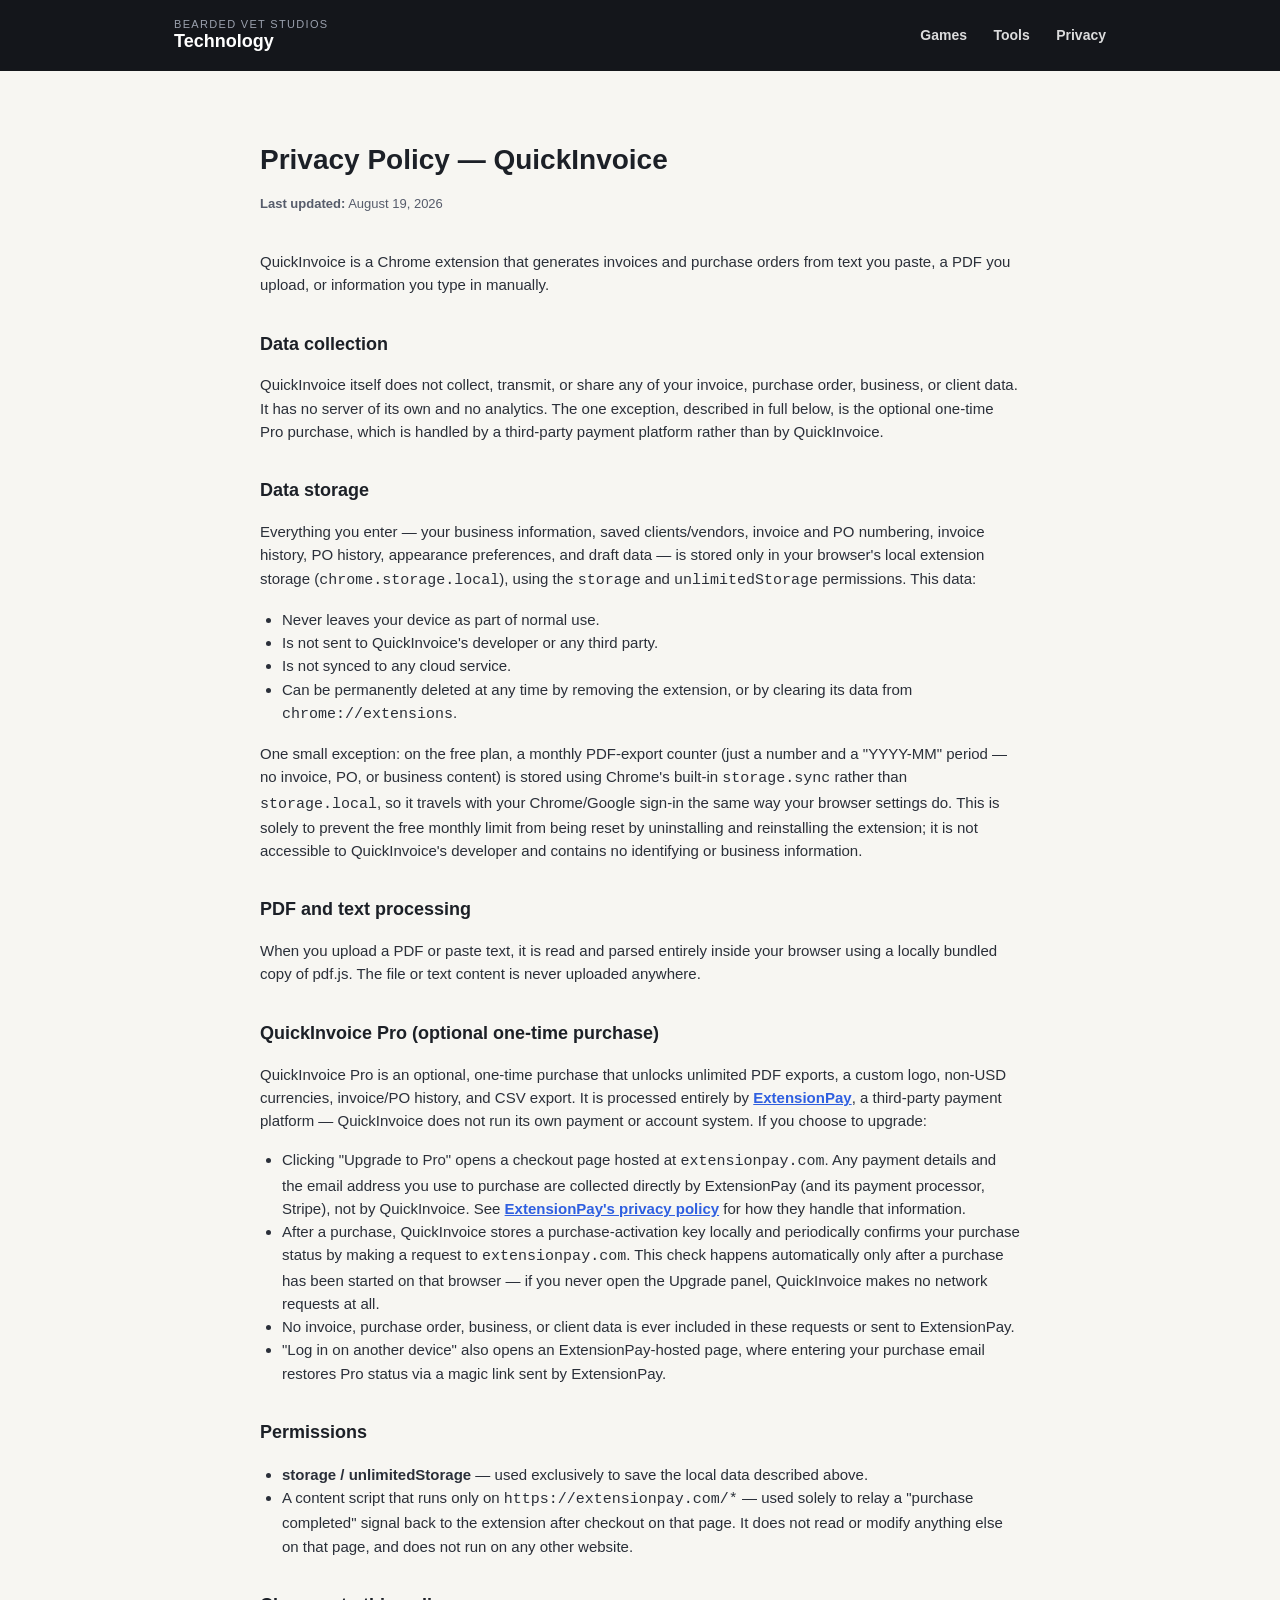
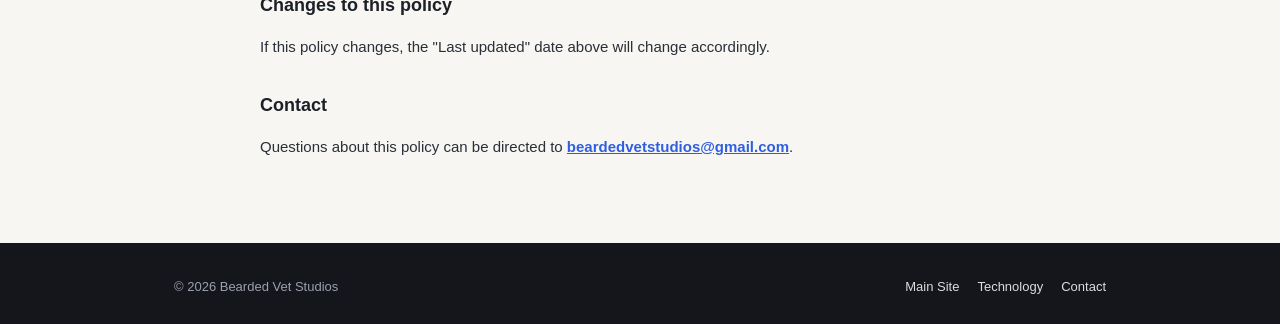
==== privacy/index.html @ 7ad47d0d "Add privacy policy page for QuickInvoice This file contains the privacy policy for the QuickInvoice " ====
<!DOCTYPE html>
<html lang="en">
<head>
<meta charset="UTF-8" />
<meta name="viewport" content="width=device-width, initial-scale=1" />
<title>Privacy Policy — QuickInvoice | Bearded Vet Studios</title>
<meta name="description" content="Privacy policy for QuickInvoice, a Chrome extension by Bearded Vet Studios." />
<link rel="icon" href="../assets/quickinvoice-icon.png" />
<link rel="stylesheet" href="../assets/style.css" />
</head>
<body>

  <div class="topbar">
    <div class="wrap">
      <div class="site-id">
        <span class="kicker">Bearded Vet Studios</span>
        <span class="wordmark">Technology</span>
      </div>
      <nav>
        <a href="https://beardedvetstudios.com/">Games</a>
        <a href="/#tools">Tools</a>
        <a href="/privacy/">Privacy</a>
      </nav>
    </div>
  </div>

  <main class="wrap page-content">
    <h1>Privacy Policy — QuickInvoice</h1>
    <p class="updated"><strong>Last updated:</strong> August 19, 2026</p>

    <p>
      QuickInvoice is a Chrome extension that generates invoices and
      purchase orders from text you paste, a PDF you upload, or information
      you type in manually.
    </p>

    <h2>Data collection</h2>
    <p>
      QuickInvoice itself does not collect, transmit, or share any of your
      invoice, purchase order, business, or client data. It has no server of
      its own and no analytics. The one exception, described in full below,
      is the optional one-time Pro purchase, which is handled by a
      third-party payment platform rather than by QuickInvoice.
    </p>

    <h2>Data storage</h2>
    <p>
      Everything you enter — your business information, saved
      clients/vendors, invoice and PO numbering, invoice history, PO
      history, appearance preferences, and draft data — is stored only in
      your browser's local extension storage (<code>chrome.storage.local</code>),
      using the <code>storage</code> and <code>unlimitedStorage</code>
      permissions. This data:
    </p>
    <ul>
      <li>Never leaves your device as part of normal use.</li>
      <li>Is not sent to QuickInvoice's developer or any third party.</li>
      <li>Is not synced to any cloud service.</li>
      <li>Can be permanently deleted at any time by removing the extension, or by clearing its data from <code>chrome://extensions</code>.</li>
    </ul>
    <p>
      One small exception: on the free plan, a monthly PDF-export counter
      (just a number and a "YYYY-MM" period — no invoice, PO, or business
      content) is stored using Chrome's built-in <code>storage.sync</code>
      rather than <code>storage.local</code>, so it travels with your
      Chrome/Google sign-in the same way your browser settings do. This is
      solely to prevent the free monthly limit from being reset by
      uninstalling and reinstalling the extension; it is not accessible to
      QuickInvoice's developer and contains no identifying or business
      information.
    </p>

    <h2>PDF and text processing</h2>
    <p>
      When you upload a PDF or paste text, it is read and parsed entirely
      inside your browser using a locally bundled copy of pdf.js. The file
      or text content is never uploaded anywhere.
    </p>

    <h2>QuickInvoice Pro (optional one-time purchase)</h2>
    <p>
      QuickInvoice Pro is an optional, one-time purchase that unlocks
      unlimited PDF exports, a custom logo, non-USD currencies, invoice/PO
      history, and CSV export. It is processed entirely by
      <a href="https://extensionpay.com" target="_blank" rel="noopener">ExtensionPay</a>,
      a third-party payment platform — QuickInvoice does not run its own
      payment or account system. If you choose to upgrade:
    </p>
    <ul>
      <li>
        Clicking "Upgrade to Pro" opens a checkout page hosted at
        <code>extensionpay.com</code>. Any payment details and the email
        address you use to purchase are collected directly by ExtensionPay
        (and its payment processor, Stripe), not by QuickInvoice. See
        <a href="https://extensionpay.com/privacy.html" target="_blank" rel="noopener">ExtensionPay's privacy policy</a>
        for how they handle that information.
      </li>
      <li>
        After a purchase, QuickInvoice stores a purchase-activation key
        locally and periodically confirms your purchase status by making a
        request to <code>extensionpay.com</code>. This check happens
        automatically only after a purchase has been started on that
        browser — if you never open the Upgrade panel, QuickInvoice makes
        no network requests at all.
      </li>
      <li>No invoice, purchase order, business, or client data is ever included in these requests or sent to ExtensionPay.</li>
      <li>
        "Log in on another device" also opens an ExtensionPay-hosted page,
        where entering your purchase email restores Pro status via a magic
        link sent by ExtensionPay.
      </li>
    </ul>

    <h2>Permissions</h2>
    <ul>
      <li><strong>storage / unlimitedStorage</strong> — used exclusively to save the local data described above.</li>
      <li>
        A content script that runs only on <code>https://extensionpay.com/*</code>
        — used solely to relay a "purchase completed" signal back to the
        extension after checkout on that page. It does not read or modify
        anything else on that page, and does not run on any other website.
      </li>
    </ul>

    <h2>Changes to this policy</h2>
    <p>If this policy changes, the "Last updated" date above will change accordingly.</p>

    <h2>Contact</h2>
    <p>Questions about this policy can be directed to <a href="mailto:beardedvetstudios@gmail.com">beardedvetstudios@gmail.com</a>.</p>
  </main>

  <footer>
    <div class="wrap">
      <span>&copy; 2026 Bearded Vet Studios</span>
      <div class="footer-links">
        <a href="https://beardedvetstudios.com/">Main Site</a>
        <a href="/">Technology</a>
        <a href="mailto:beardedvetstudios@gmail.com">Contact</a>
      </div>
    </div>
  </footer>

</body>
</html>
---- assets/style.css ----
/* Bearded Vet Studios — Technology
   Shared stylesheet for the hub page and the privacy policy page.
   No build step, no external fonts/CDNs — self-contained on purpose,
   same "no unnecessary dependencies" philosophy as the tools listed here. */

:root {
  --ink: #1c2027;
  --ink-soft: #565c6b;
  --line: #e4e2dc;
  --bg: #f7f6f2;
  --panel: #ffffff;
  --brand: #2f5fe0;      /* matches QuickInvoice's default accent color */
  --brand-dark: #1f45b0;
  --dark: #14161b;       /* header/footer — the "rugged" register */
  --dark-soft: #9aa0ad;
  --radius: 12px;
}

* { box-sizing: border-box; }

html { scroll-behavior: smooth; }

body {
  margin: 0;
  font-family: -apple-system, BlinkMacSystemFont, "Segoe UI", Roboto, Helvetica, Arial, sans-serif;
  background: var(--bg);
  color: var(--ink);
  line-height: 1.55;
}

a { color: var(--brand); }

.wrap {
  max-width: 980px;
  margin: 0 auto;
  padding: 0 24px;
}

/* ---- top bar --------------------------------------------------------- */
.topbar {
  background: var(--dark);
  color: #fff;
}
.topbar .wrap {
  display: flex;
  align-items: center;
  justify-content: space-between;
  padding: 18px 24px;
  gap: 16px;
  flex-wrap: wrap;
}
.topbar .site-id {
  display: flex;
  flex-direction: column;
  line-height: 1.2;
}
.topbar .kicker {
  font-size: 11px;
  letter-spacing: 0.12em;
  text-transform: uppercase;
  color: var(--dark-soft);
}
.topbar .wordmark {
  font-size: 18px;
  font-weight: 800;
  color: #fff;
}
.topbar nav a {
  color: #fff;
  text-decoration: none;
  font-size: 14px;
  font-weight: 600;
  margin-left: 22px;
  opacity: 0.85;
}
.topbar nav a:hover { opacity: 1; text-decoration: underline; }

/* ---- hero -------------------------------------------------------------- */
.hero {
  padding: 64px 0 44px;
  border-bottom: 1px solid var(--line);
}
.hero h1 {
  font-size: 34px;
  margin: 0 0 14px;
  max-width: 720px;
  letter-spacing: -0.01em;
}
.hero p.lede {
  font-size: 17px;
  color: var(--ink-soft);
  max-width: 620px;
  margin: 0;
}

/* ---- philosophy strip --------------------------------------------------- */
.philosophy {
  padding: 40px 0;
  border-bottom: 1px solid var(--line);
}
.philosophy-grid {
  display: grid;
  grid-template-columns: repeat(3, 1fr);
  gap: 22px;
}
.philosophy-item h3 {
  font-size: 15px;
  margin: 0 0 6px;
}
.philosophy-item p {
  font-size: 13.5px;
  color: var(--ink-soft);
  margin: 0;
}
.philosophy-item .mark {
  display: inline-block;
  font-size: 13px;
  color: var(--brand);
  font-weight: 800;
  margin-bottom: 8px;
}

/* ---- tools section ------------------------------------------------------ */
.tools {
  padding: 52px 0 60px;
}
.tools h2 {
  font-size: 22px;
  margin: 0 0 6px;
}
.tools .section-sub {
  color: var(--ink-soft);
  font-size: 14.5px;
  margin: 0 0 30px;
}

.tool-card {
  background: var(--panel);
  border: 1px solid var(--line);
  border-radius: var(--radius);
  padding: 28px;
  display: flex;
  gap: 22px;
  align-items: flex-start;
  margin-bottom: 20px;
}
.tool-card .tool-icon {
  width: 56px;
  height: 56px;
  border-radius: 12px;
  flex-shrink: 0;
}
.tool-card h3 {
  margin: 0 0 4px;
  font-size: 19px;
}
.tool-card .tool-tagline {
  color: var(--ink-soft);
  font-size: 14px;
  margin: 0 0 14px;
}
.tool-card p.tool-desc {
  margin: 0 0 16px;
  font-size: 14.5px;
}
.tool-features {
  list-style: none;
  padding: 0;
  margin: 0 0 20px;
  display: grid;
  grid-template-columns: 1fr 1fr;
  gap: 6px 18px;
}
.tool-features li {
  font-size: 13.5px;
  color: var(--ink-soft);
  padding-left: 18px;
  position: relative;
}
.tool-features li::before {
  content: "✓";
  position: absolute;
  left: 0;
  color: var(--brand);
  font-weight: 700;
}
.tool-actions {
  display: flex;
  align-items: center;
  gap: 14px;
  flex-wrap: wrap;
}

.badge {
  display: inline-block;
  font-size: 10.5px;
  font-weight: 800;
  letter-spacing: 0.04em;
  text-transform: uppercase;
  background: color-mix(in srgb, var(--brand) 12%, white);
  color: var(--brand-dark);
  border-radius: 5px;
  padding: 3px 8px;
  margin-bottom: 10px;
}

.btn {
  display: inline-block;
  padding: 10px 18px;
  border-radius: 8px;
  font-size: 14px;
  font-weight: 700;
  text-decoration: none;
  border: 1px solid transparent;
}
.btn.primary { background: var(--brand); color: #fff; }
.btn.primary:hover { background: var(--brand-dark); }
.btn.subtle { background: transparent; color: var(--ink); border-color: var(--line); }
.btn.subtle:hover { background: var(--bg); }
.btn.disabled {
  background: #e9e9ee;
  color: #9296a3;
  pointer-events: none;
  cursor: default;
}
.coming-soon-note {
  font-size: 12.5px;
  color: var(--ink-soft);
}

/* ---- ghost "more coming" card -------------------------------------------- */
.tool-card.ghost {
  border-style: dashed;
  background: transparent;
  color: var(--ink-soft);
  justify-content: center;
  text-align: center;
  display: block;
  padding: 30px;
}
.tool-card.ghost strong { color: var(--ink); }

/* ---- generic content page (privacy policy) ------------------------------- */
.page-content {
  padding: 48px 0 70px;
  max-width: 760px;
}
.page-content h1 { font-size: 28px; margin-bottom: 4px; }
.page-content .updated { color: var(--ink-soft); font-size: 13px; margin-bottom: 36px; }
.page-content h2 { font-size: 18px; margin-top: 34px; }
.page-content p, .page-content li { font-size: 15px; color: #2a2f39; }
.page-content ul { padding-left: 22px; }
.page-content a { font-weight: 600; }

/* ---- footer -------------------------------------------------------------- */
footer {
  background: var(--dark);
  color: var(--dark-soft);
  padding: 34px 0;
  font-size: 13px;
}
footer .wrap {
  display: flex;
  justify-content: space-between;
  align-items: center;
  gap: 16px;
  flex-wrap: wrap;
}
footer a { color: #fff; text-decoration: none; opacity: 0.85; }
footer a:hover { opacity: 1; text-decoration: underline; }
footer .footer-links { display: flex; gap: 18px; flex-wrap: wrap; }

@media (max-width: 720px) {
  .philosophy-grid { grid-template-columns: 1fr; }
  .tool-card { flex-direction: column; }
  .tool-features { grid-template-columns: 1fr; }
  .hero h1 { font-size: 27px; }
}
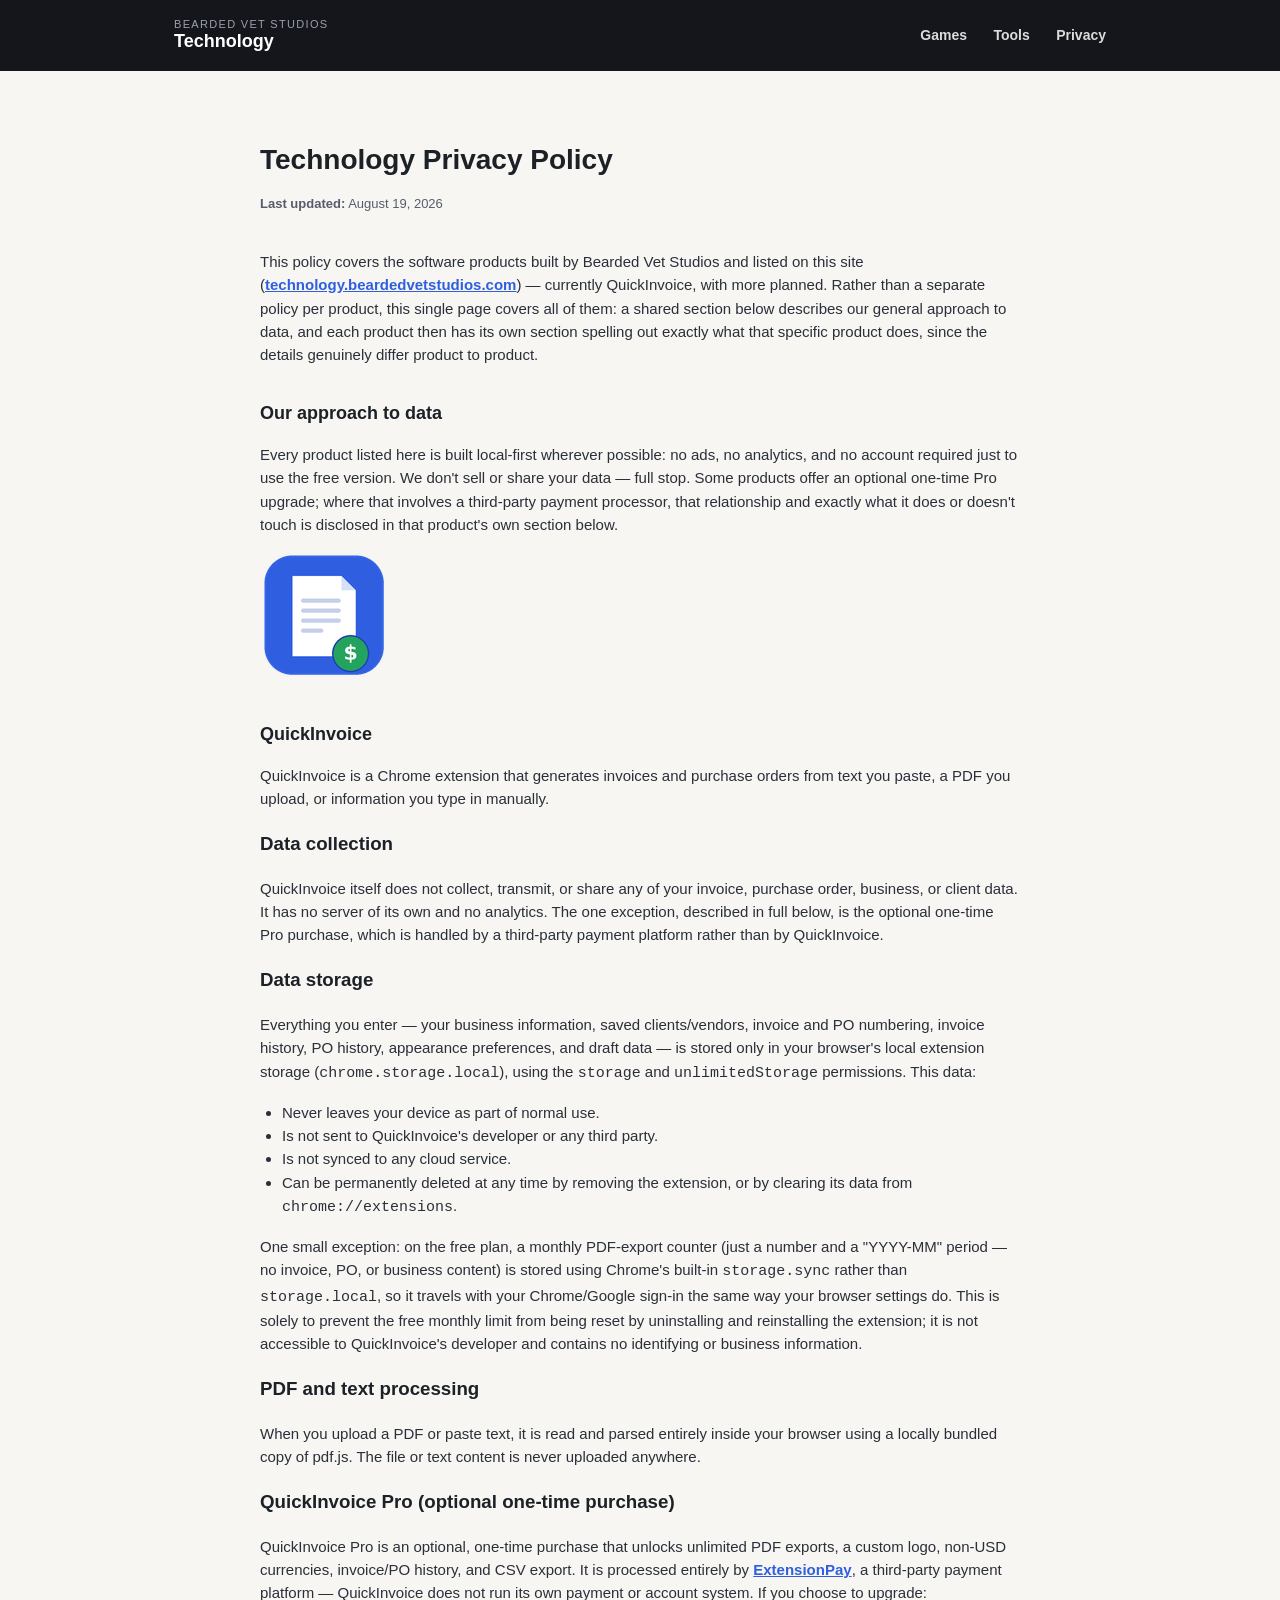
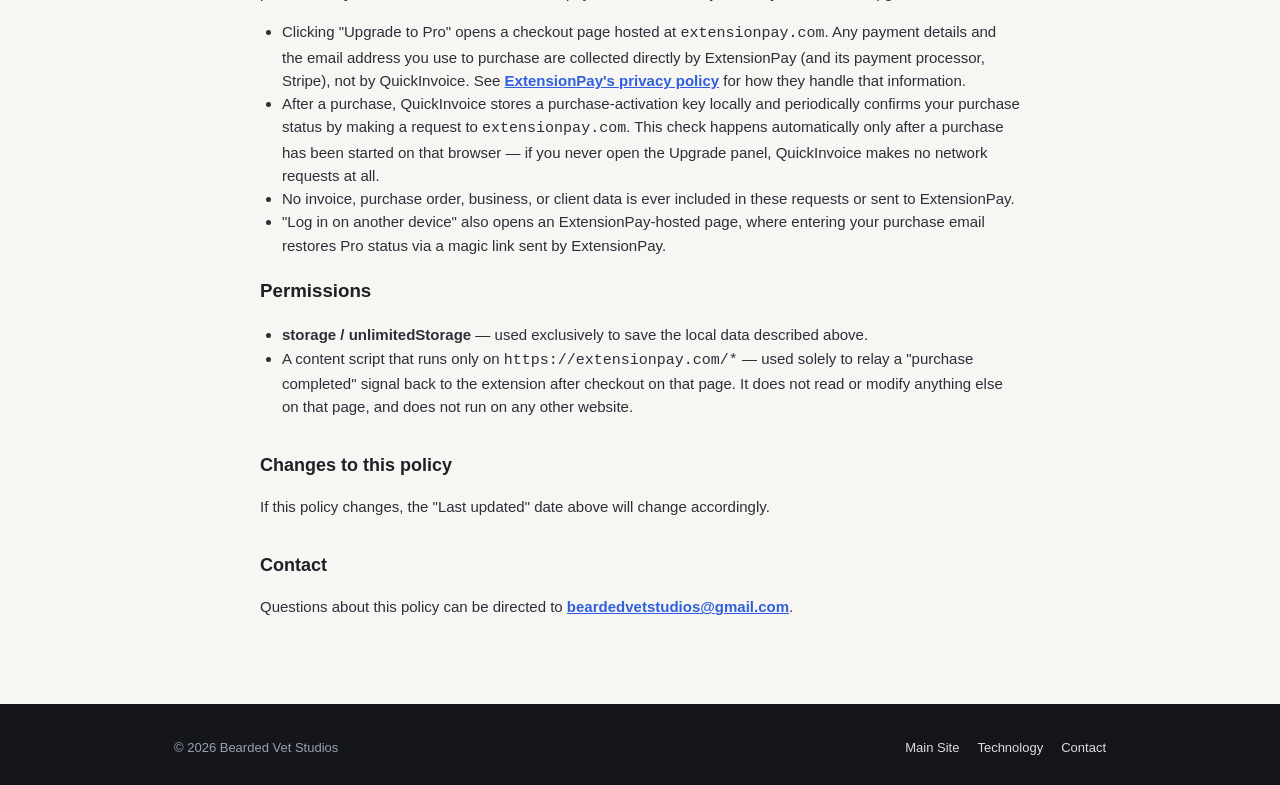
==== commit 4e4a7490: "Add files via upload" ====
--- a/privacy/index.html
+++ b/privacy/index.html
@@ -3,8 +3,8 @@
 <head>
 <meta charset="UTF-8" />
 <meta name="viewport" content="width=device-width, initial-scale=1" />
-<title>Privacy Policy — QuickInvoice | Bearded Vet Studios</title>
-<meta name="description" content="Privacy policy for QuickInvoice, a Chrome extension by Bearded Vet Studios." />
+<title>Privacy Policy | Bearded Vet Studios Technology</title>
+<meta name="description" content="Privacy policy covering the software products built by Bearded Vet Studios, including QuickInvoice." />
 <link rel="icon" href="../assets/quickinvoice-icon.png" />
 <link rel="stylesheet" href="../assets/style.css" />
 </head>
@@ -25,102 +25,138 @@
   </div>
 
   <main class="wrap page-content">
-    <h1>Privacy Policy — QuickInvoice</h1>
+    <h1>Technology Privacy Policy</h1>
     <p class="updated"><strong>Last updated:</strong> August 19, 2026</p>
 
     <p>
-      QuickInvoice is a Chrome extension that generates invoices and
-      purchase orders from text you paste, a PDF you upload, or information
-      you type in manually.
+      This policy covers the software products built by Bearded Vet
+      Studios and listed on this site
+      (<a href="/">technology.beardedvetstudios.com</a>) — currently
+      QuickInvoice, with more planned. Rather than a separate policy per
+      product, this single page covers all of them: a shared section below
+      describes our general approach to data, and each product then has its
+      own section spelling out exactly what that specific product does,
+      since the details genuinely differ product to product.
     </p>
 
-    <h2>Data collection</h2>
+    <h2>Our approach to data</h2>
     <p>
-      QuickInvoice itself does not collect, transmit, or share any of your
-      invoice, purchase order, business, or client data. It has no server of
-      its own and no analytics. The one exception, described in full below,
-      is the optional one-time Pro purchase, which is handled by a
-      third-party payment platform rather than by QuickInvoice.
+      Every product listed here is built local-first wherever possible: no
+      ads, no analytics, and no account required just to use the free
+      version. We don't sell or share your data — full stop. Some products
+      offer an optional one-time Pro upgrade; where that involves a
+      third-party payment processor, that relationship and exactly what it
+      does or doesn't touch is disclosed in that product's own section
+      below.
     </p>
 
-    <h2>Data storage</h2>
-    <p>
-      Everything you enter — your business information, saved
-      clients/vendors, invoice and PO numbering, invoice history, PO
-      history, appearance preferences, and draft data — is stored only in
-      your browser's local extension storage (<code>chrome.storage.local</code>),
-      using the <code>storage</code> and <code>unlimitedStorage</code>
-      permissions. This data:
-    </p>
-    <ul>
-      <li>Never leaves your device as part of normal use.</li>
-      <li>Is not sent to QuickInvoice's developer or any third party.</li>
-      <li>Is not synced to any cloud service.</li>
-      <li>Can be permanently deleted at any time by removing the extension, or by clearing its data from <code>chrome://extensions</code>.</li>
-    </ul>
-    <p>
-      One small exception: on the free plan, a monthly PDF-export counter
-      (just a number and a "YYYY-MM" period — no invoice, PO, or business
-      content) is stored using Chrome's built-in <code>storage.sync</code>
-      rather than <code>storage.local</code>, so it travels with your
-      Chrome/Google sign-in the same way your browser settings do. This is
-      solely to prevent the free monthly limit from being reset by
-      uninstalling and reinstalling the extension; it is not accessible to
-      QuickInvoice's developer and contains no identifying or business
-      information.
-    </p>
+    <!-- ============================================================
+         QuickInvoice
+         Add a new .product-policy block like this one for each future
+         product — keep the shared sections above/below common to all.
+         ============================================================ -->
+    <section class="product-policy">
+      <div class="product-heading">
+        <img src="../assets/quickinvoice-icon.png" alt="" />
+        <h2>QuickInvoice</h2>
+      </div>
+      <p>
+        QuickInvoice is a Chrome extension that generates invoices and
+        purchase orders from text you paste, a PDF you upload, or
+        information you type in manually.
+      </p>
 
-    <h2>PDF and text processing</h2>
-    <p>
-      When you upload a PDF or paste text, it is read and parsed entirely
-      inside your browser using a locally bundled copy of pdf.js. The file
-      or text content is never uploaded anywhere.
-    </p>
+      <h3>Data collection</h3>
+      <p>
+        QuickInvoice itself does not collect, transmit, or share any of
+        your invoice, purchase order, business, or client data. It has no
+        server of its own and no analytics. The one exception, described in
+        full below, is the optional one-time Pro purchase, which is handled
+        by a third-party payment platform rather than by QuickInvoice.
+      </p>
 
-    <h2>QuickInvoice Pro (optional one-time purchase)</h2>
-    <p>
-      QuickInvoice Pro is an optional, one-time purchase that unlocks
-      unlimited PDF exports, a custom logo, non-USD currencies, invoice/PO
-      history, and CSV export. It is processed entirely by
-      <a href="https://extensionpay.com" target="_blank" rel="noopener">ExtensionPay</a>,
-      a third-party payment platform — QuickInvoice does not run its own
-      payment or account system. If you choose to upgrade:
-    </p>
-    <ul>
-      <li>
-        Clicking "Upgrade to Pro" opens a checkout page hosted at
-        <code>extensionpay.com</code>. Any payment details and the email
-        address you use to purchase are collected directly by ExtensionPay
-        (and its payment processor, Stripe), not by QuickInvoice. See
-        <a href="https://extensionpay.com/privacy.html" target="_blank" rel="noopener">ExtensionPay's privacy policy</a>
-        for how they handle that information.
-      </li>
-      <li>
-        After a purchase, QuickInvoice stores a purchase-activation key
-        locally and periodically confirms your purchase status by making a
-        request to <code>extensionpay.com</code>. This check happens
-        automatically only after a purchase has been started on that
-        browser — if you never open the Upgrade panel, QuickInvoice makes
-        no network requests at all.
-      </li>
-      <li>No invoice, purchase order, business, or client data is ever included in these requests or sent to ExtensionPay.</li>
-      <li>
-        "Log in on another device" also opens an ExtensionPay-hosted page,
-        where entering your purchase email restores Pro status via a magic
-        link sent by ExtensionPay.
-      </li>
-    </ul>
+      <h3>Data storage</h3>
+      <p>
+        Everything you enter — your business information, saved
+        clients/vendors, invoice and PO numbering, invoice history, PO
+        history, appearance preferences, and draft data — is stored only in
+        your browser's local extension storage (<code>chrome.storage.local</code>),
+        using the <code>storage</code> and <code>unlimitedStorage</code>
+        permissions. This data:
+      </p>
+      <ul>
+        <li>Never leaves your device as part of normal use.</li>
+        <li>Is not sent to QuickInvoice's developer or any third party.</li>
+        <li>Is not synced to any cloud service.</li>
+        <li>Can be permanently deleted at any time by removing the extension, or by clearing its data from <code>chrome://extensions</code>.</li>
+      </ul>
+      <p>
+        One small exception: on the free plan, a monthly PDF-export counter
+        (just a number and a "YYYY-MM" period — no invoice, PO, or business
+        content) is stored using Chrome's built-in <code>storage.sync</code>
+        rather than <code>storage.local</code>, so it travels with your
+        Chrome/Google sign-in the same way your browser settings do. This
+        is solely to prevent the free monthly limit from being reset by
+        uninstalling and reinstalling the extension; it is not accessible
+        to QuickInvoice's developer and contains no identifying or business
+        information.
+      </p>
 
-    <h2>Permissions</h2>
-    <ul>
-      <li><strong>storage / unlimitedStorage</strong> — used exclusively to save the local data described above.</li>
-      <li>
-        A content script that runs only on <code>https://extensionpay.com/*</code>
-        — used solely to relay a "purchase completed" signal back to the
-        extension after checkout on that page. It does not read or modify
-        anything else on that page, and does not run on any other website.
-      </li>
-    </ul>
+      <h3>PDF and text processing</h3>
+      <p>
+        When you upload a PDF or paste text, it is read and parsed entirely
+        inside your browser using a locally bundled copy of pdf.js. The
+        file or text content is never uploaded anywhere.
+      </p>
+
+      <h3>QuickInvoice Pro (optional one-time purchase)</h3>
+      <p>
+        QuickInvoice Pro is an optional, one-time purchase that unlocks
+        unlimited PDF exports, a custom logo, non-USD currencies,
+        invoice/PO history, and CSV export. It is processed entirely by
+        <a href="https://extensionpay.com" target="_blank" rel="noopener">ExtensionPay</a>,
+        a third-party payment platform — QuickInvoice does not run its own
+        payment or account system. If you choose to upgrade:
+      </p>
+      <ul>
+        <li>
+          Clicking "Upgrade to Pro" opens a checkout page hosted at
+          <code>extensionpay.com</code>. Any payment details and the email
+          address you use to purchase are collected directly by
+          ExtensionPay (and its payment processor, Stripe), not by
+          QuickInvoice. See
+          <a href="https://extensionpay.com/privacy.html" target="_blank" rel="noopener">ExtensionPay's privacy policy</a>
+          for how they handle that information.
+        </li>
+        <li>
+          After a purchase, QuickInvoice stores a purchase-activation key
+          locally and periodically confirms your purchase status by making
+          a request to <code>extensionpay.com</code>. This check happens
+          automatically only after a purchase has been started on that
+          browser — if you never open the Upgrade panel, QuickInvoice makes
+          no network requests at all.
+        </li>
+        <li>No invoice, purchase order, business, or client data is ever included in these requests or sent to ExtensionPay.</li>
+        <li>
+          "Log in on another device" also opens an ExtensionPay-hosted
+          page, where entering your purchase email restores Pro status via
+          a magic link sent by ExtensionPay.
+        </li>
+      </ul>
+
+      <h3>Permissions</h3>
+      <ul>
+        <li><strong>storage / unlimitedStorage</strong> — used exclusively to save the local data described above.</li>
+        <li>
+          A content script that runs only on <code>https://extensionpay.com/*</code>
+          — used solely to relay a "purchase completed" signal back to the
+          extension after checkout on that page. It does not read or
+          modify anything else on that page, and does not run on any other
+          website.
+        </li>
+      </ul>
+    </section>
+    <!-- ==================== end QuickInvoice ==================== -->
 
     <h2>Changes to this policy</h2>
     <p>If this policy changes, the "Last updated" date above will change accordingly.</p>
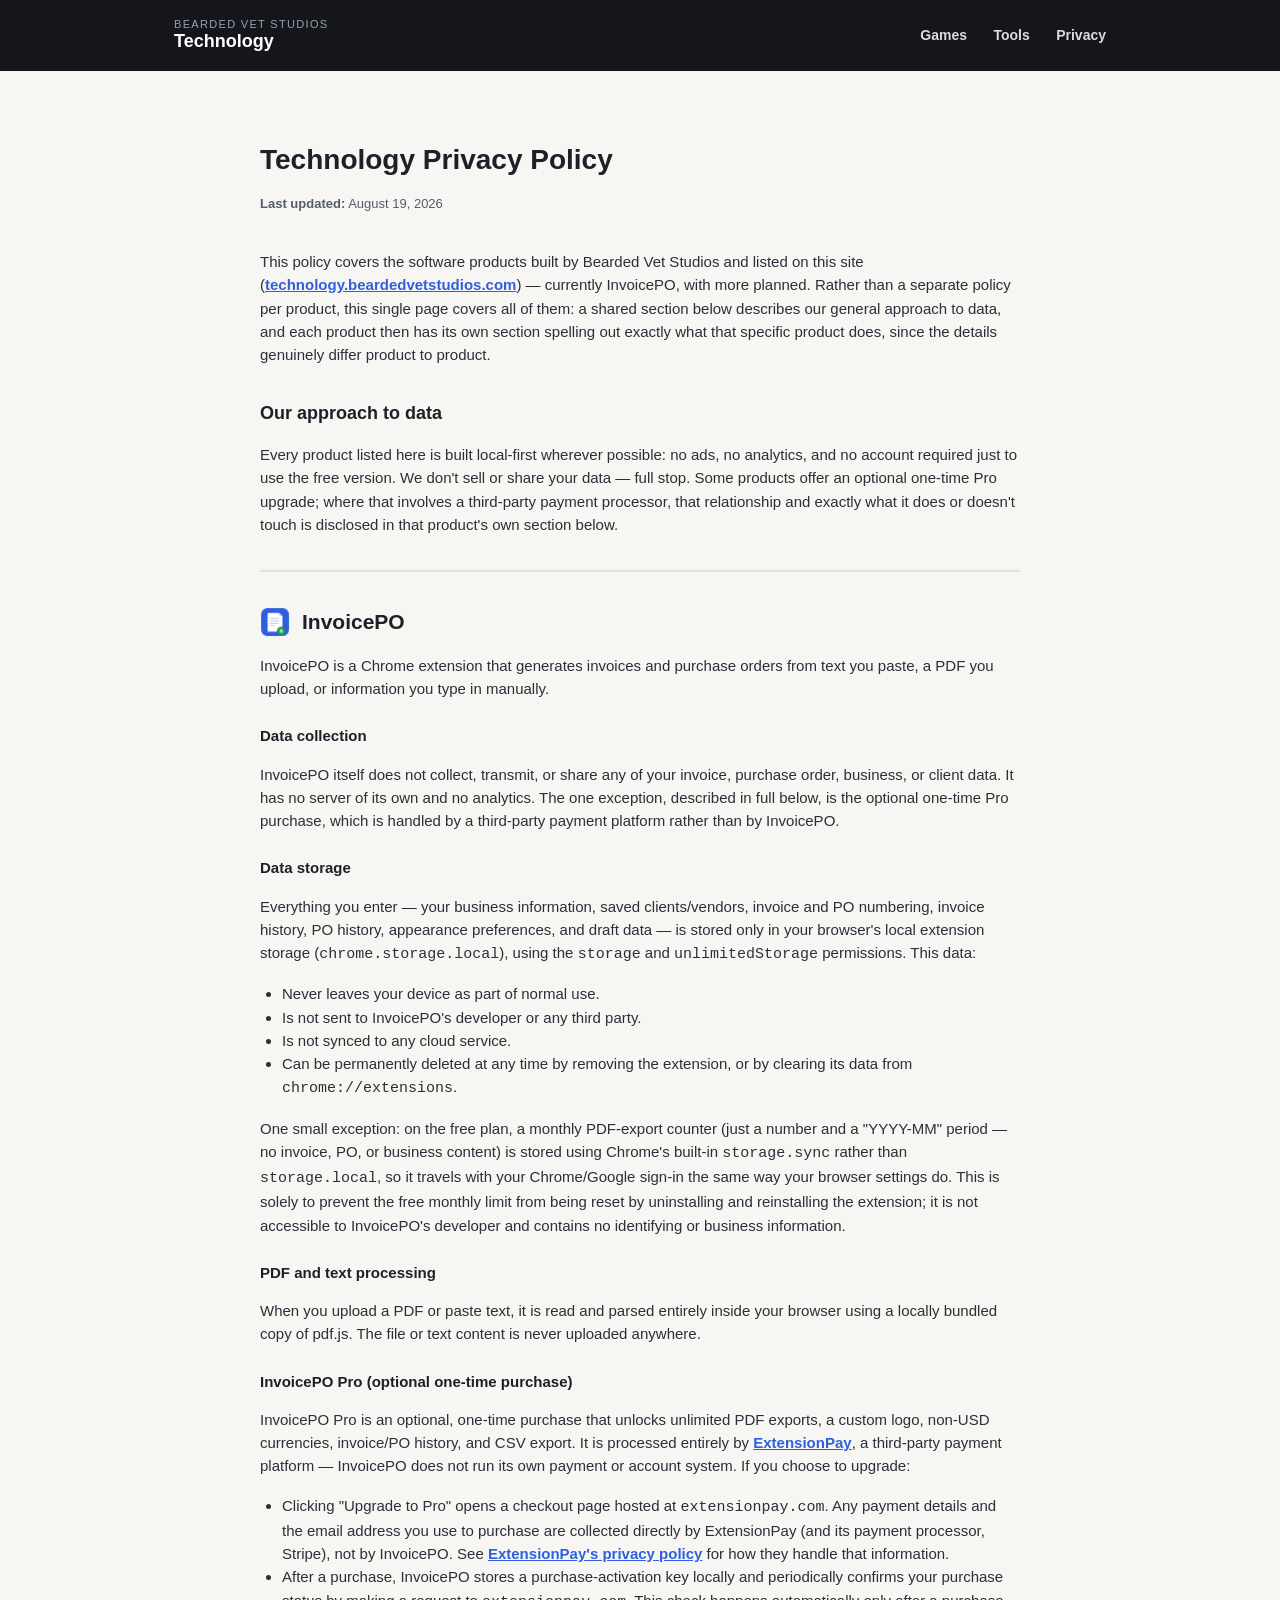
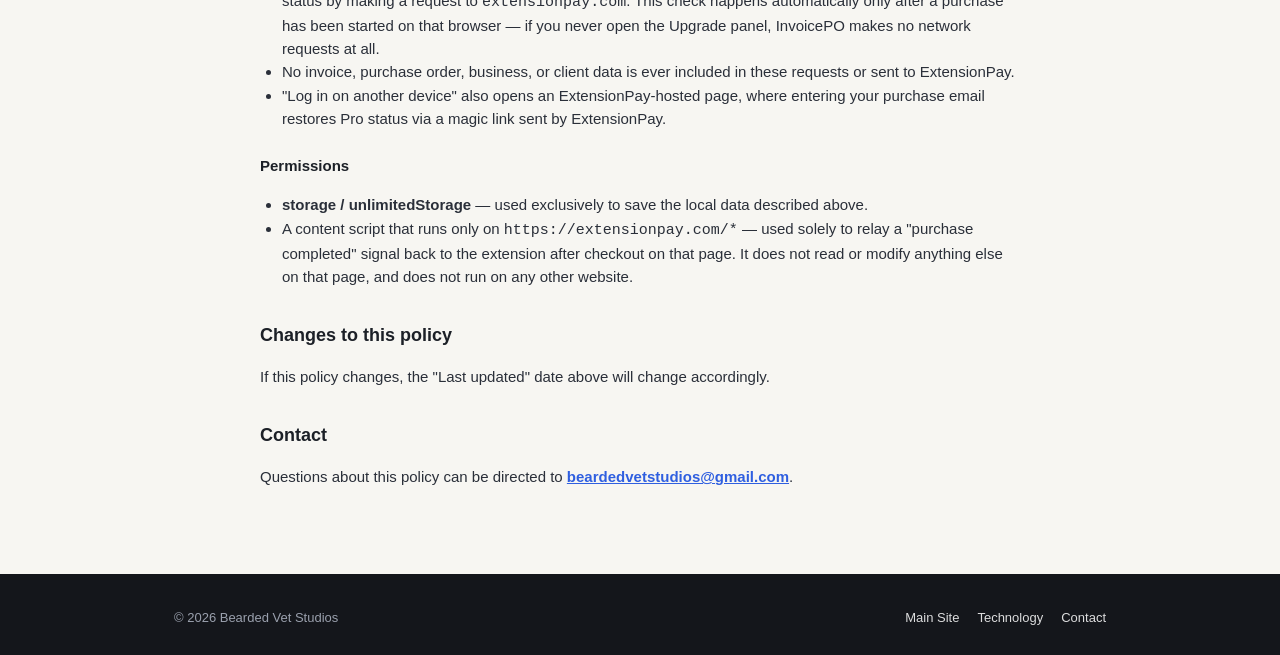
==== commit 098354ba: "Add files via upload" ====
--- a/privacy/index.html
+++ b/privacy/index.html
@@ -4,8 +4,8 @@
 <meta charset="UTF-8" />
 <meta name="viewport" content="width=device-width, initial-scale=1" />
 <title>Privacy Policy | Bearded Vet Studios Technology</title>
-<meta name="description" content="Privacy policy covering the software products built by Bearded Vet Studios, including QuickInvoice." />
-<link rel="icon" href="../assets/quickinvoice-icon.png" />
+<meta name="description" content="Privacy policy covering the software products built by Bearded Vet Studios, including InvoicePO." />
+<link rel="icon" href="../assets/invoicepo-icon.png" />
 <link rel="stylesheet" href="../assets/style.css" />
 </head>
 <body>
@@ -32,7 +32,7 @@
       This policy covers the software products built by Bearded Vet
       Studios and listed on this site
       (<a href="/">technology.beardedvetstudios.com</a>) — currently
-      QuickInvoice, with more planned. Rather than a separate policy per
+      InvoicePO, with more planned. Rather than a separate policy per
       product, this single page covers all of them: a shared section below
       describes our general approach to data, and each product then has its
       own section spelling out exactly what that specific product does,
@@ -51,28 +51,28 @@
     </p>
 
     <!-- ============================================================
-         QuickInvoice
+         InvoicePO
          Add a new .product-policy block like this one for each future
          product — keep the shared sections above/below common to all.
          ============================================================ -->
     <section class="product-policy">
       <div class="product-heading">
-        <img src="../assets/quickinvoice-icon.png" alt="" />
-        <h2>QuickInvoice</h2>
+        <img src="../assets/invoicepo-icon.png" alt="" />
+        <h2>InvoicePO</h2>
       </div>
       <p>
-        QuickInvoice is a Chrome extension that generates invoices and
+        InvoicePO is a Chrome extension that generates invoices and
         purchase orders from text you paste, a PDF you upload, or
         information you type in manually.
       </p>
 
       <h3>Data collection</h3>
       <p>
-        QuickInvoice itself does not collect, transmit, or share any of
+        InvoicePO itself does not collect, transmit, or share any of
         your invoice, purchase order, business, or client data. It has no
         server of its own and no analytics. The one exception, described in
         full below, is the optional one-time Pro purchase, which is handled
-        by a third-party payment platform rather than by QuickInvoice.
+        by a third-party payment platform rather than by InvoicePO.
       </p>
 
       <h3>Data storage</h3>
@@ -86,7 +86,7 @@
       </p>
       <ul>
         <li>Never leaves your device as part of normal use.</li>
-        <li>Is not sent to QuickInvoice's developer or any third party.</li>
+        <li>Is not sent to InvoicePO's developer or any third party.</li>
         <li>Is not synced to any cloud service.</li>
         <li>Can be permanently deleted at any time by removing the extension, or by clearing its data from <code>chrome://extensions</code>.</li>
       </ul>
@@ -98,7 +98,7 @@
         Chrome/Google sign-in the same way your browser settings do. This
         is solely to prevent the free monthly limit from being reset by
         uninstalling and reinstalling the extension; it is not accessible
-        to QuickInvoice's developer and contains no identifying or business
+        to InvoicePO's developer and contains no identifying or business
         information.
       </p>
 
@@ -109,13 +109,13 @@
         file or text content is never uploaded anywhere.
       </p>
 
-      <h3>QuickInvoice Pro (optional one-time purchase)</h3>
+      <h3>InvoicePO Pro (optional one-time purchase)</h3>
       <p>
-        QuickInvoice Pro is an optional, one-time purchase that unlocks
+        InvoicePO Pro is an optional, one-time purchase that unlocks
         unlimited PDF exports, a custom logo, non-USD currencies,
         invoice/PO history, and CSV export. It is processed entirely by
         <a href="https://extensionpay.com" target="_blank" rel="noopener">ExtensionPay</a>,
-        a third-party payment platform — QuickInvoice does not run its own
+        a third-party payment platform — InvoicePO does not run its own
         payment or account system. If you choose to upgrade:
       </p>
       <ul>
@@ -124,16 +124,16 @@
           <code>extensionpay.com</code>. Any payment details and the email
           address you use to purchase are collected directly by
           ExtensionPay (and its payment processor, Stripe), not by
-          QuickInvoice. See
+          InvoicePO. See
           <a href="https://extensionpay.com/privacy.html" target="_blank" rel="noopener">ExtensionPay's privacy policy</a>
           for how they handle that information.
         </li>
         <li>
-          After a purchase, QuickInvoice stores a purchase-activation key
+          After a purchase, InvoicePO stores a purchase-activation key
           locally and periodically confirms your purchase status by making
           a request to <code>extensionpay.com</code>. This check happens
           automatically only after a purchase has been started on that
-          browser — if you never open the Upgrade panel, QuickInvoice makes
+          browser — if you never open the Upgrade panel, InvoicePO makes
           no network requests at all.
         </li>
         <li>No invoice, purchase order, business, or client data is ever included in these requests or sent to ExtensionPay.</li>
@@ -156,7 +156,7 @@
         </li>
       </ul>
     </section>
-    <!-- ==================== end QuickInvoice ==================== -->
+    <!-- ==================== end InvoicePO ==================== -->
 
     <h2>Changes to this policy</h2>
     <p>If this policy changes, the "Last updated" date above will change accordingly.</p>
--- a/assets/style.css
+++ b/assets/style.css
@@ -9,7 +9,7 @@
   --line: #e4e2dc;
   --bg: #f7f6f2;
   --panel: #ffffff;
-  --brand: #2f5fe0;      /* matches QuickInvoice's default accent color */
+  --brand: #2f5fe0;      /* matches InvoicePO's default accent color */
   --brand-dark: #1f45b0;
   --dark: #14161b;       /* header/footer — the "rugged" register */
   --dark-soft: #9aa0ad;
@@ -248,9 +248,29 @@
 .page-content h1 { font-size: 28px; margin-bottom: 4px; }
 .page-content .updated { color: var(--ink-soft); font-size: 13px; margin-bottom: 36px; }
 .page-content h2 { font-size: 18px; margin-top: 34px; }
+.page-content h3 { font-size: 15px; margin-top: 24px; margin-bottom: 6px; }
 .page-content p, .page-content li { font-size: 15px; color: #2a2f39; }
 .page-content ul { padding-left: 22px; }
 .page-content a { font-weight: 600; }
+
+/* Each covered product gets its own clearly-separated block, so this stays
+   a single shared policy (one URL, one doc to keep in sync) while every
+   product's specific data practices are still spelled out individually —
+   required for the policy to stay accurate per-listing, not just general. */
+.product-policy {
+  margin-top: 50px;
+  padding-top: 34px;
+  border-top: 2px solid var(--line);
+}
+.product-policy:first-of-type { margin-top: 34px; }
+.product-heading {
+  display: flex;
+  align-items: center;
+  gap: 12px;
+  margin-bottom: 4px;
+}
+.product-heading img { width: 30px; height: 30px; border-radius: 7px; }
+.product-heading h2 { margin: 0; font-size: 21px; }
 
 /* ---- footer -------------------------------------------------------------- */
 footer {
